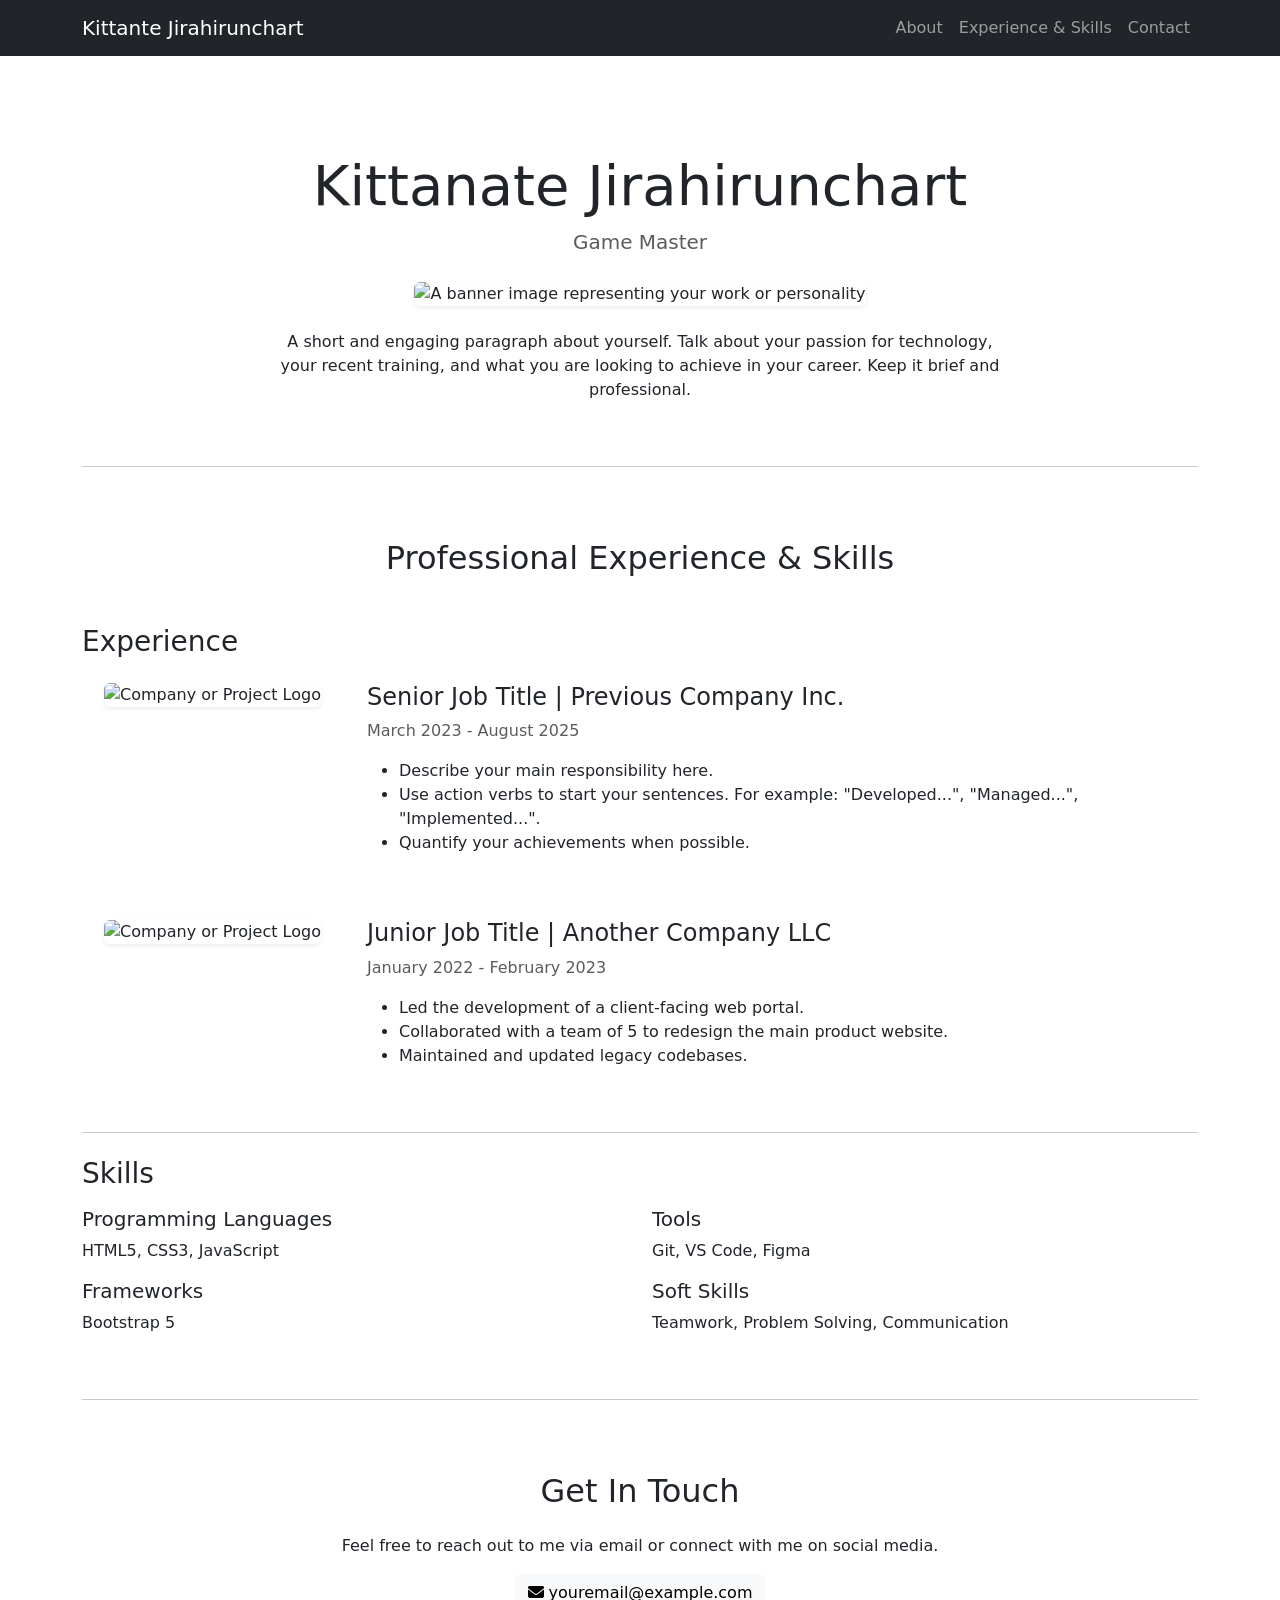
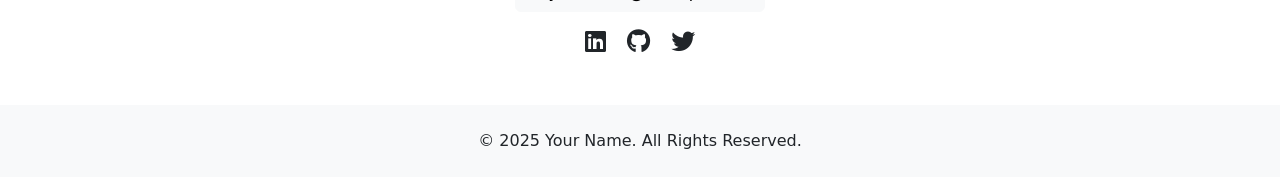
==== rush/kjirahir.html @ e589cab0 "rush" ====
<!DOCTYPE html>
<html lang="en">
<head>
    <meta charset="UTF-8">
    <meta name="viewport" content="width=device-width, initial-scale=1.0">
    <title>Kittante Jirahirunchart - GM</title>
    <link href="https://cdn.jsdelivr.net/npm/bootstrap@5.3.2/dist/css/bootstrap.min.css" rel="stylesheet">
    <link rel="stylesheet" href="https://cdnjs.cloudflare.com/ajax/libs/font-awesome/6.5.1/css/all.min.css">
    <style>
        body {
            padding-top: 56px;
        }
        section {
            scroll-margin-top: 56px;
        }
        .hero-image-container {
            max-width: 50%; 
            margin-left: auto; 
            margin-right: auto;
        }
    </style>
</head>
<body>

    <nav class="navbar navbar-expand-lg navbar-dark bg-dark fixed-top">
        <div class="container">
            <a class="navbar-brand" href="index.html">Kittante Jirahirunchart</a>
            <button class="navbar-toggler" type="button" data-bs-toggle="collapse" data-bs-target="#navbarNav" aria-controls="navbarNav" aria-expanded="false" aria-label="Toggle navigation">
                <span class="navbar-toggler-icon"></span>
            </button>
            <div class="collapse navbar-collapse" id="navbarNav">
                <ul class="navbar-nav ms-auto">
                    <li class="nav-item">
                        <a class="nav-link" href="#about">About</a>
                    </li>
                    <li class="nav-item">
                        <a class="nav-link" href="#experience">Experience & Skills</a>
                    </li>
                    <li class="nav-item">
                        <a class="nav-link" href="#contact">Contact</a>
                    </li>
                </ul>
            </div>
        </div>
    </nav>

    <div class="container mt-5">

        <section id="about" class="pt-5 text-center">
            <h1 class="display-4">Kittanate Jirahirunchart</h1>
            <p class="lead text-muted">Game Master</p>
            
            <div class="my-4 w-50 mx-auto"> <img src="https://cdn.discordapp.com/attachments/1128208611072561253/1415756475556696185/IMG_1360.jpg?ex=68c45d77&is=68c30bf7&hm=ad42980dec567bebb316e68f7877ab1e7f6163f9d1ee39b3259ce19b8a91d386&" class="img-fluid rounded shadow-sm" alt="A banner image representing your work or personality">
            </div>

            <div class="row justify-content-center">
                <div class="col-lg-8">
                    <p>A short and engaging paragraph about yourself. Talk about your passion for technology, your recent training, and what you are looking to achieve in your career. Keep it brief and professional.</p>
                </div>
            </div>
        </section>

        <hr class="my-5">

        <section id="experience" class="pt-4">
            <h2 class="mb-5 text-center">Professional Experience & Skills</h2>
            
            <h3 class="mb-4">Experience</h3>

            <div class="mb-5">
                <div class="row">
                    <div class="col-md-3 text-center mb-3 mb-md-0">
                        <img src="images/projects/project-1.jpg" alt="Company or Project Logo" class="img-fluid rounded shadow-sm">
                    </div>
                    <div class="col-md-9">
                        <h4>Senior Job Title | Previous Company Inc.</h4>
                        <p class="text-muted">March 2023 - August 2025</p>
                        <ul>
                            <li>Describe your main responsibility here.</li>
                            <li>Use action verbs to start your sentences. For example: "Developed...", "Managed...", "Implemented...".</li>
                            <li>Quantify your achievements when possible.</li>
                        </ul>
                    </div>
                </div>
            </div>

            <div class="mb-5">
                <div class="row">
                    <div class="col-md-3 text-center mb-3 mb-md-0">
                        <img src="images/projects/project-2.jpg" alt="Company or Project Logo" class="img-fluid rounded shadow-sm">
                    </div>
                    <div class="col-md-9">
                        <h4>Junior Job Title | Another Company LLC</h4>
                        <p class="text-muted">January 2022 - February 2023</p>
                        <ul>
                            <li>Led the development of a client-facing web portal.</li>
                            <li>Collaborated with a team of 5 to redesign the main product website.</li>
                            <li>Maintained and updated legacy codebases.</li>
                        </ul>
                    </div>
                </div>
            </div>

            <hr class="my-4">

            <h3 class="mb-3">Skills</h3>
            <div class="row">
                <div class="col-md-6">
                    <h5>Programming Languages</h5>
                    <p>HTML5, CSS3, JavaScript</p>
                    <h5>Frameworks</h5>
                    <p>Bootstrap 5</p>
                </div>
                <div class="col-md-6">
                    <h5>Tools</h5>
                    <p>Git, VS Code, Figma</p>
                    <h5>Soft Skills</h5>
                    <p>Teamwork, Problem Solving, Communication</p>
                </div>
            </div>
        </section>

        <hr class="my-5">

        <section id="contact" class="pt-4">
            <div class="container text-center">
                <h2 class="mb-4">Get In Touch</h2>
                <p>Feel free to reach out to me via email or connect with me on social media.</p>
                <p>
                    <a href="mailto:youremail@example.com" class="btn btn-light">
                        <i class="fas fa-envelope"></i> youremail@example.com
                    </a>
                </p>
                <div class="social-links mt-3">
                    <a href="#" class="h4 me-3 text-dark"><i class="fab fa-linkedin"></i></a>
                    <a href="#" class="h4 me-3 text-dark"><i class="fab fa-github"></i></a>
                    <a href="#" class="h4 text-dark"><i class="fab fa-twitter"></i></a>
                </div>
            </div>
        </section>

    </div>

    <footer class="bg-light text-center py-4 mt-5">
        <div class="container">
            <p class="mb-0">&copy; 2025 Your Name. All Rights Reserved.</p>
        </div>
    </footer>

    <script src="https://cdn.jsdelivr.net/npm/bootstrap@5.3.2/dist/js/bootstrap.bundle.min.js"></script>
</body>
</html>
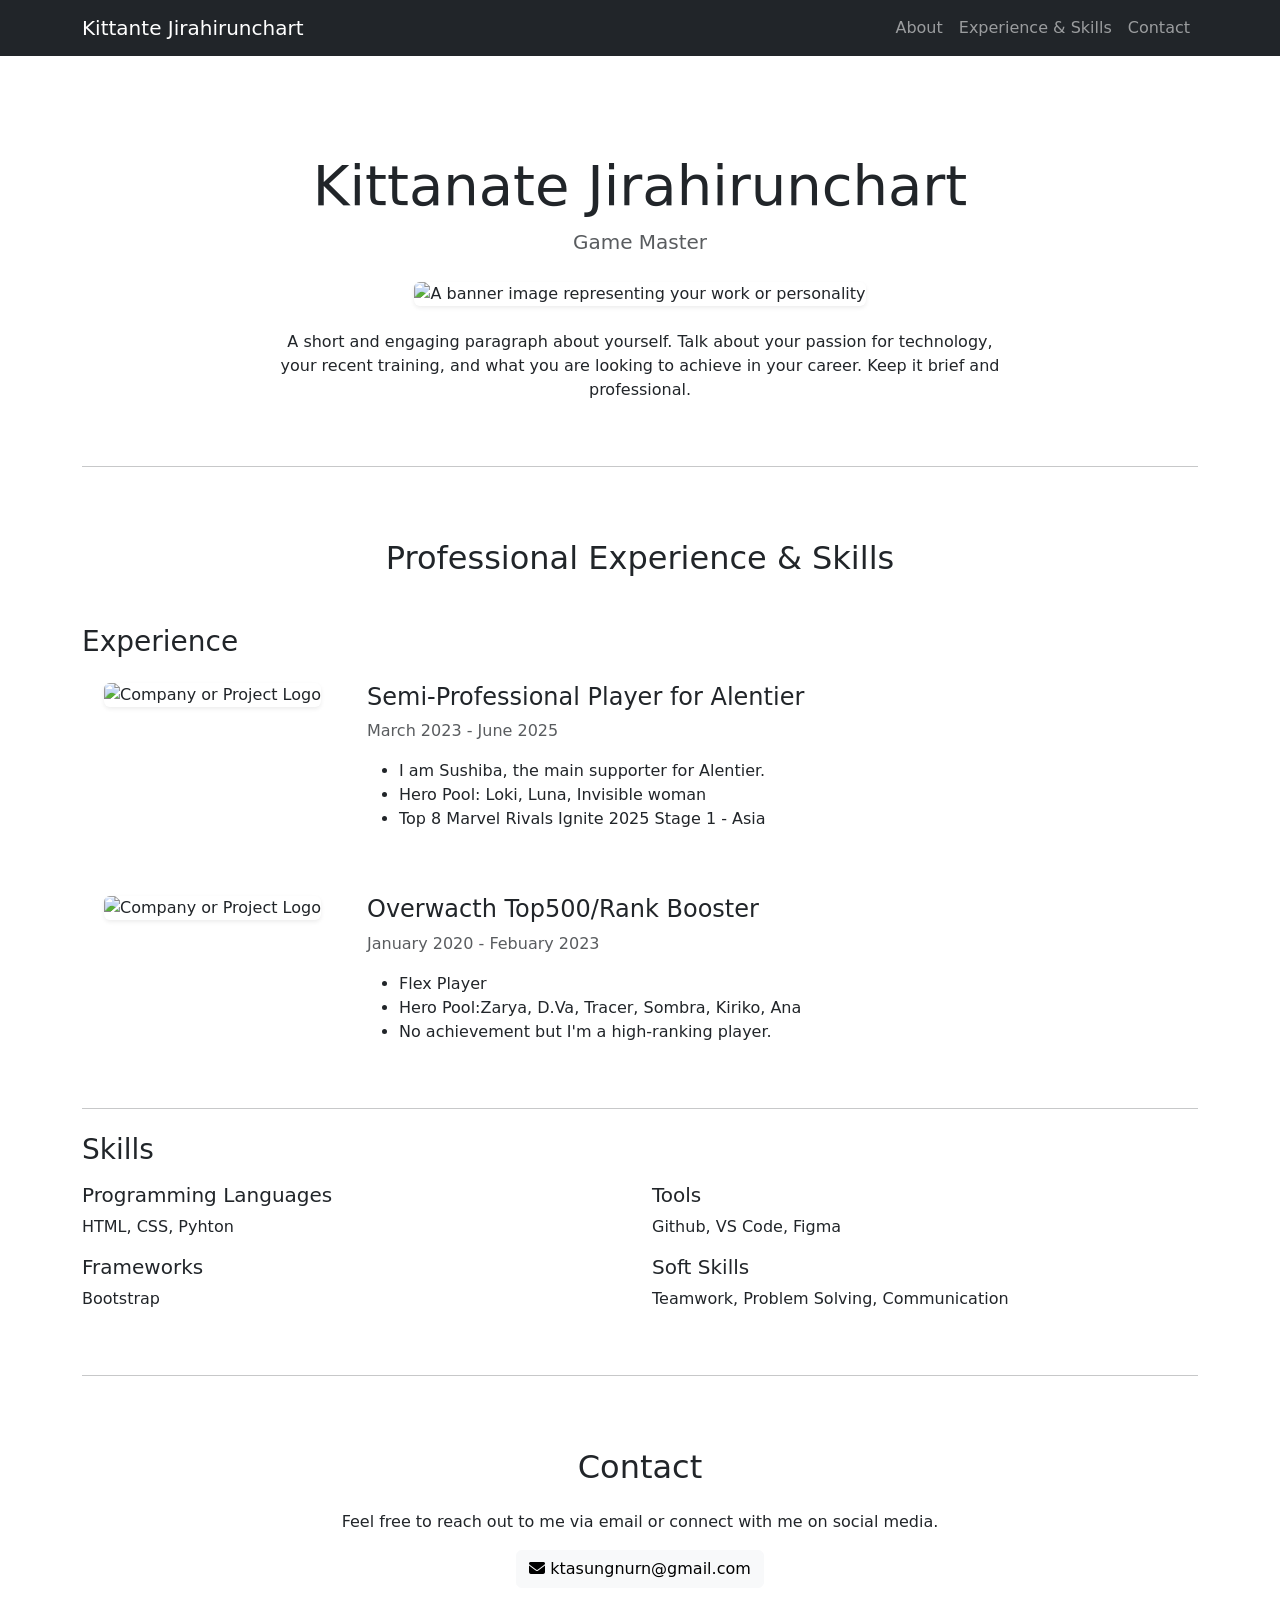
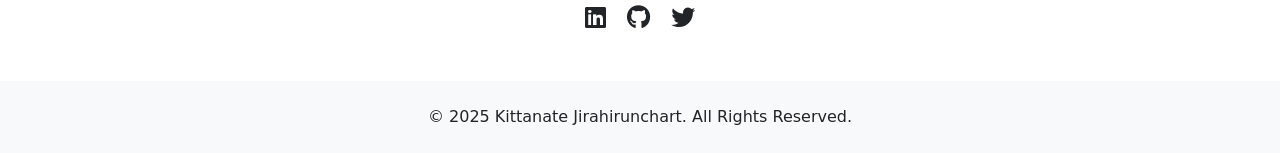
==== commit c1b0ac3c: "rush again" ====
--- a/rush/kjirahir.html
+++ b/rush/kjirahir.html
@@ -73,12 +73,12 @@
                         <img src="images/projects/project-1.jpg" alt="Company or Project Logo" class="img-fluid rounded shadow-sm">
                     </div>
                     <div class="col-md-9">
-                        <h4>Senior Job Title | Previous Company Inc.</h4>
-                        <p class="text-muted">March 2023 - August 2025</p>
+                        <h4>Semi-Professional Player for Alentier</h4>
+                        <p class="text-muted">March 2023 - June 2025</p>
                         <ul>
-                            <li>Describe your main responsibility here.</li>
-                            <li>Use action verbs to start your sentences. For example: "Developed...", "Managed...", "Implemented...".</li>
-                            <li>Quantify your achievements when possible.</li>
+                            <li>I am Sushiba, the main supporter for Alentier.</li>
+                            <li>Hero Pool: Loki, Luna, Invisible woman</li>
+                            <li>Top 8 Marvel Rivals Ignite 2025 Stage 1 - Asia</li>
                         </ul>
                     </div>
                 </div>
@@ -90,12 +90,12 @@
                         <img src="images/projects/project-2.jpg" alt="Company or Project Logo" class="img-fluid rounded shadow-sm">
                     </div>
                     <div class="col-md-9">
-                        <h4>Junior Job Title | Another Company LLC</h4>
-                        <p class="text-muted">January 2022 - February 2023</p>
+                        <h4>Overwacth Top500/Rank Booster</h4>
+                        <p class="text-muted">January 2020 - Febuary 2023</p>
                         <ul>
-                            <li>Led the development of a client-facing web portal.</li>
-                            <li>Collaborated with a team of 5 to redesign the main product website.</li>
-                            <li>Maintained and updated legacy codebases.</li>
+                            <li>Flex Player</li>
+                            <li>Hero Pool:Zarya, D.Va, Tracer, Sombra, Kiriko, Ana</li>
+                            <li>No achievement but I'm a high-ranking player.</li>
                         </ul>
                     </div>
                 </div>
@@ -107,13 +107,13 @@
             <div class="row">
                 <div class="col-md-6">
                     <h5>Programming Languages</h5>
-                    <p>HTML5, CSS3, JavaScript</p>
+                    <p>HTML, CSS, Pyhton</p>
                     <h5>Frameworks</h5>
-                    <p>Bootstrap 5</p>
+                    <p>Bootstrap</p>
                 </div>
                 <div class="col-md-6">
                     <h5>Tools</h5>
-                    <p>Git, VS Code, Figma</p>
+                    <p>Github, VS Code, Figma</p>
                     <h5>Soft Skills</h5>
                     <p>Teamwork, Problem Solving, Communication</p>
                 </div>
@@ -124,11 +124,11 @@
 
         <section id="contact" class="pt-4">
             <div class="container text-center">
-                <h2 class="mb-4">Get In Touch</h2>
+                <h2 class="mb-4">Contact</h2>
                 <p>Feel free to reach out to me via email or connect with me on social media.</p>
                 <p>
                     <a href="mailto:youremail@example.com" class="btn btn-light">
-                        <i class="fas fa-envelope"></i> youremail@example.com
+                        <i class="fas fa-envelope"></i> ktasungnurn@gmail.com
                     </a>
                 </p>
                 <div class="social-links mt-3">
@@ -143,7 +143,7 @@
 
     <footer class="bg-light text-center py-4 mt-5">
         <div class="container">
-            <p class="mb-0">&copy; 2025 Your Name. All Rights Reserved.</p>
+            <p class="mb-0">&copy; 2025 Kittanate Jirahirunchart. All Rights Reserved.</p>
         </div>
     </footer>
 
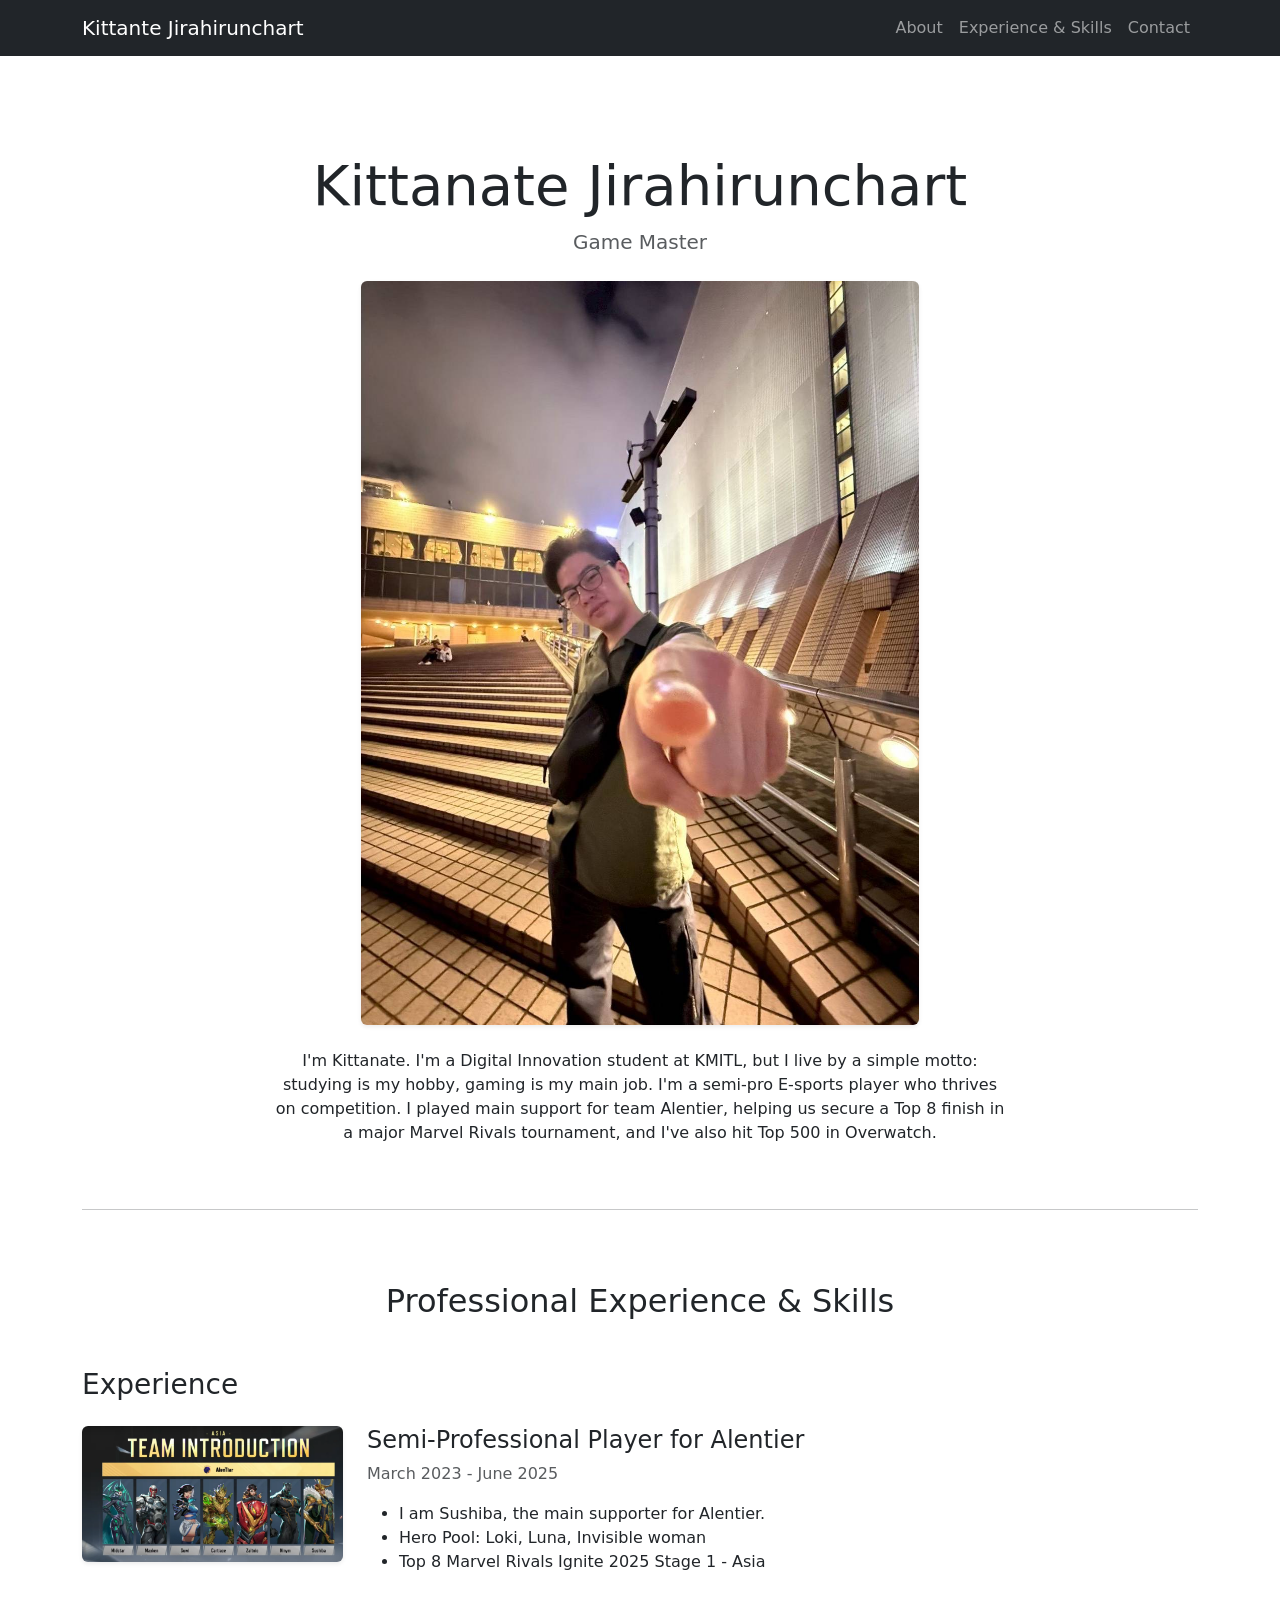
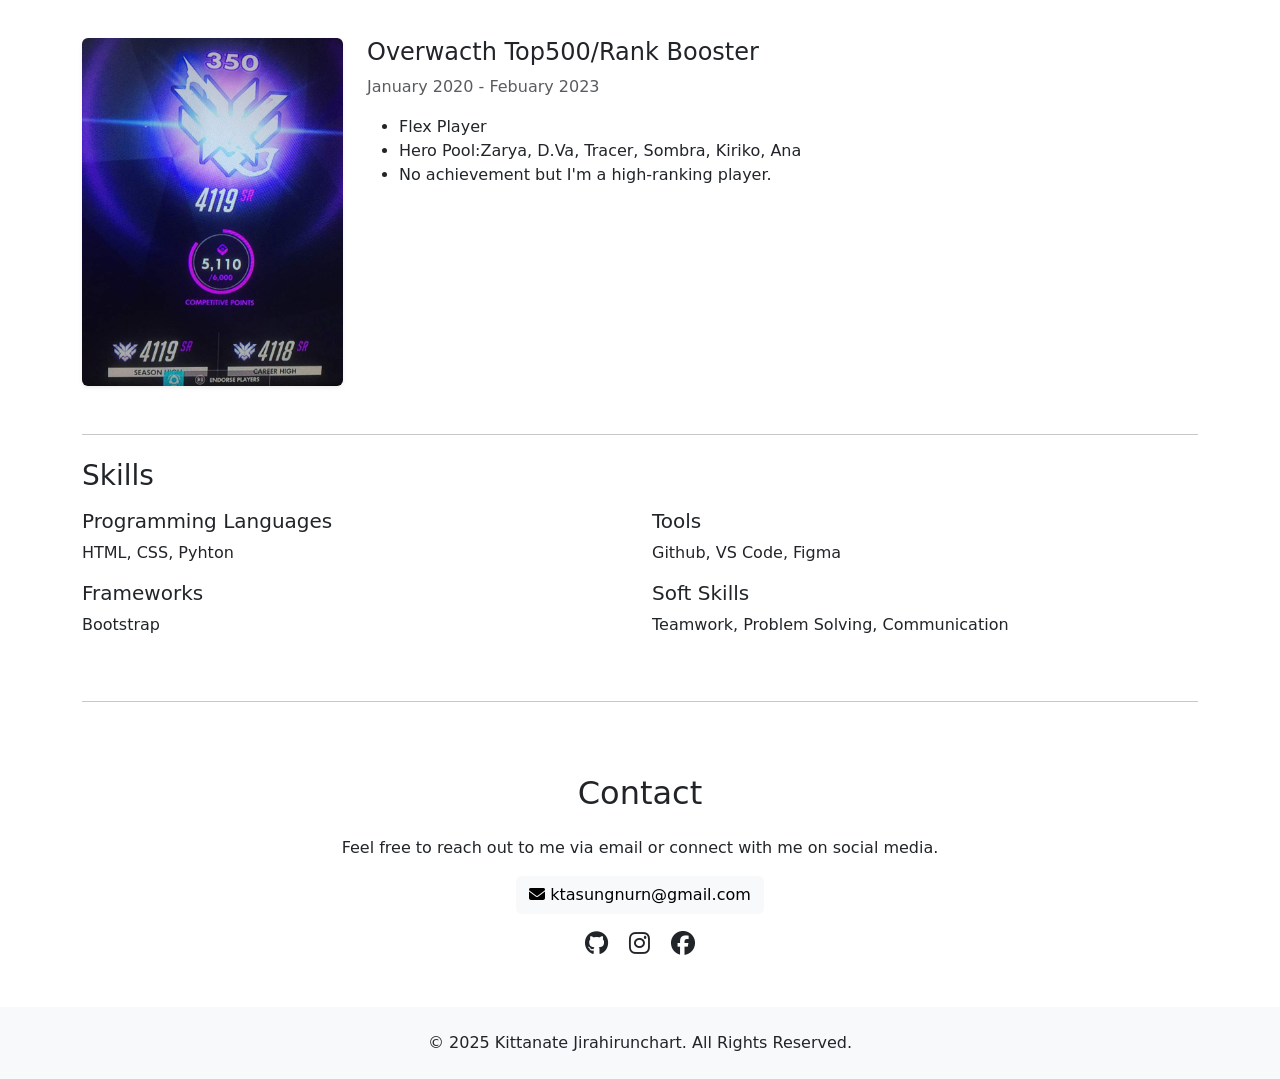
==== commit fa71cecd: "Final" ====
--- a/rush/kjirahir.html
+++ b/rush/kjirahir.html
@@ -50,12 +50,13 @@
             <h1 class="display-4">Kittanate Jirahirunchart</h1>
             <p class="lead text-muted">Game Master</p>
             
-            <div class="my-4 w-50 mx-auto"> <img src="https://cdn.discordapp.com/attachments/1128208611072561253/1415756475556696185/IMG_1360.jpg?ex=68c45d77&is=68c30bf7&hm=ad42980dec567bebb316e68f7877ab1e7f6163f9d1ee39b3259ce19b8a91d386&" class="img-fluid rounded shadow-sm" alt="A banner image representing your work or personality">
+            <div class="my-4 w-50 mx-auto"> <img src="imgs/sushiba.jpg" class="img-fluid rounded shadow-sm" alt="A banner image representing your work or personality">
             </div>
 
             <div class="row justify-content-center">
                 <div class="col-lg-8">
-                    <p>A short and engaging paragraph about yourself. Talk about your passion for technology, your recent training, and what you are looking to achieve in your career. Keep it brief and professional.</p>
+                    <p> I'm Kittanate. I'm a Digital Innovation student at KMITL, but I live by a simple motto: studying is my hobby, gaming is my main job.
+                        I'm a semi-pro E-sports player who thrives on competition. I played main support for team Alentier, helping us secure a Top 8 finish in a major Marvel Rivals tournament, and I've also hit Top 500 in Overwatch.</p>
                 </div>
             </div>
         </section>
@@ -70,7 +71,7 @@
             <div class="mb-5">
                 <div class="row">
                     <div class="col-md-3 text-center mb-3 mb-md-0">
-                        <img src="images/projects/project-1.jpg" alt="Company or Project Logo" class="img-fluid rounded shadow-sm">
+                        <img src="imgs/marvel.png" alt="Company or Project Logo" class="img-fluid rounded shadow-sm">
                     </div>
                     <div class="col-md-9">
                         <h4>Semi-Professional Player for Alentier</h4>
@@ -87,7 +88,7 @@
             <div class="mb-5">
                 <div class="row">
                     <div class="col-md-3 text-center mb-3 mb-md-0">
-                        <img src="images/projects/project-2.jpg" alt="Company or Project Logo" class="img-fluid rounded shadow-sm">
+                        <img src="imgs/overwatch.jpg" alt="Company or Project Logo" class="img-fluid rounded shadow-sm">
                     </div>
                     <div class="col-md-9">
                         <h4>Overwacth Top500/Rank Booster</h4>
@@ -127,14 +128,14 @@
                 <h2 class="mb-4">Contact</h2>
                 <p>Feel free to reach out to me via email or connect with me on social media.</p>
                 <p>
-                    <a href="mailto:youremail@example.com" class="btn btn-light">
+                    <a href="mailto:ktasungnurn@gmail.com" class="btn btn-light">
                         <i class="fas fa-envelope"></i> ktasungnurn@gmail.com
                     </a>
                 </p>
                 <div class="social-links mt-3">
-                    <a href="#" class="h4 me-3 text-dark"><i class="fab fa-linkedin"></i></a>
-                    <a href="#" class="h4 me-3 text-dark"><i class="fab fa-github"></i></a>
-                    <a href="#" class="h4 text-dark"><i class="fab fa-twitter"></i></a>
+                    <a href="https://github.com/Kittanate-Jira/discovery_piscine" class="h4 me-3 text-dark"><i class="fab fa-github"></i></a>
+                    <a href="https://www.instagram.com/kittanate_jira/" class="h4 me-3 text-dark"><i class="fab fa-instagram"></i></a>
+                    <a href="https://www.facebook.com/kittanate.jirahirunchart." class="h4 text-dark"><i class="fab fa-facebook"></i></a>
                 </div>
             </div>
         </section>
